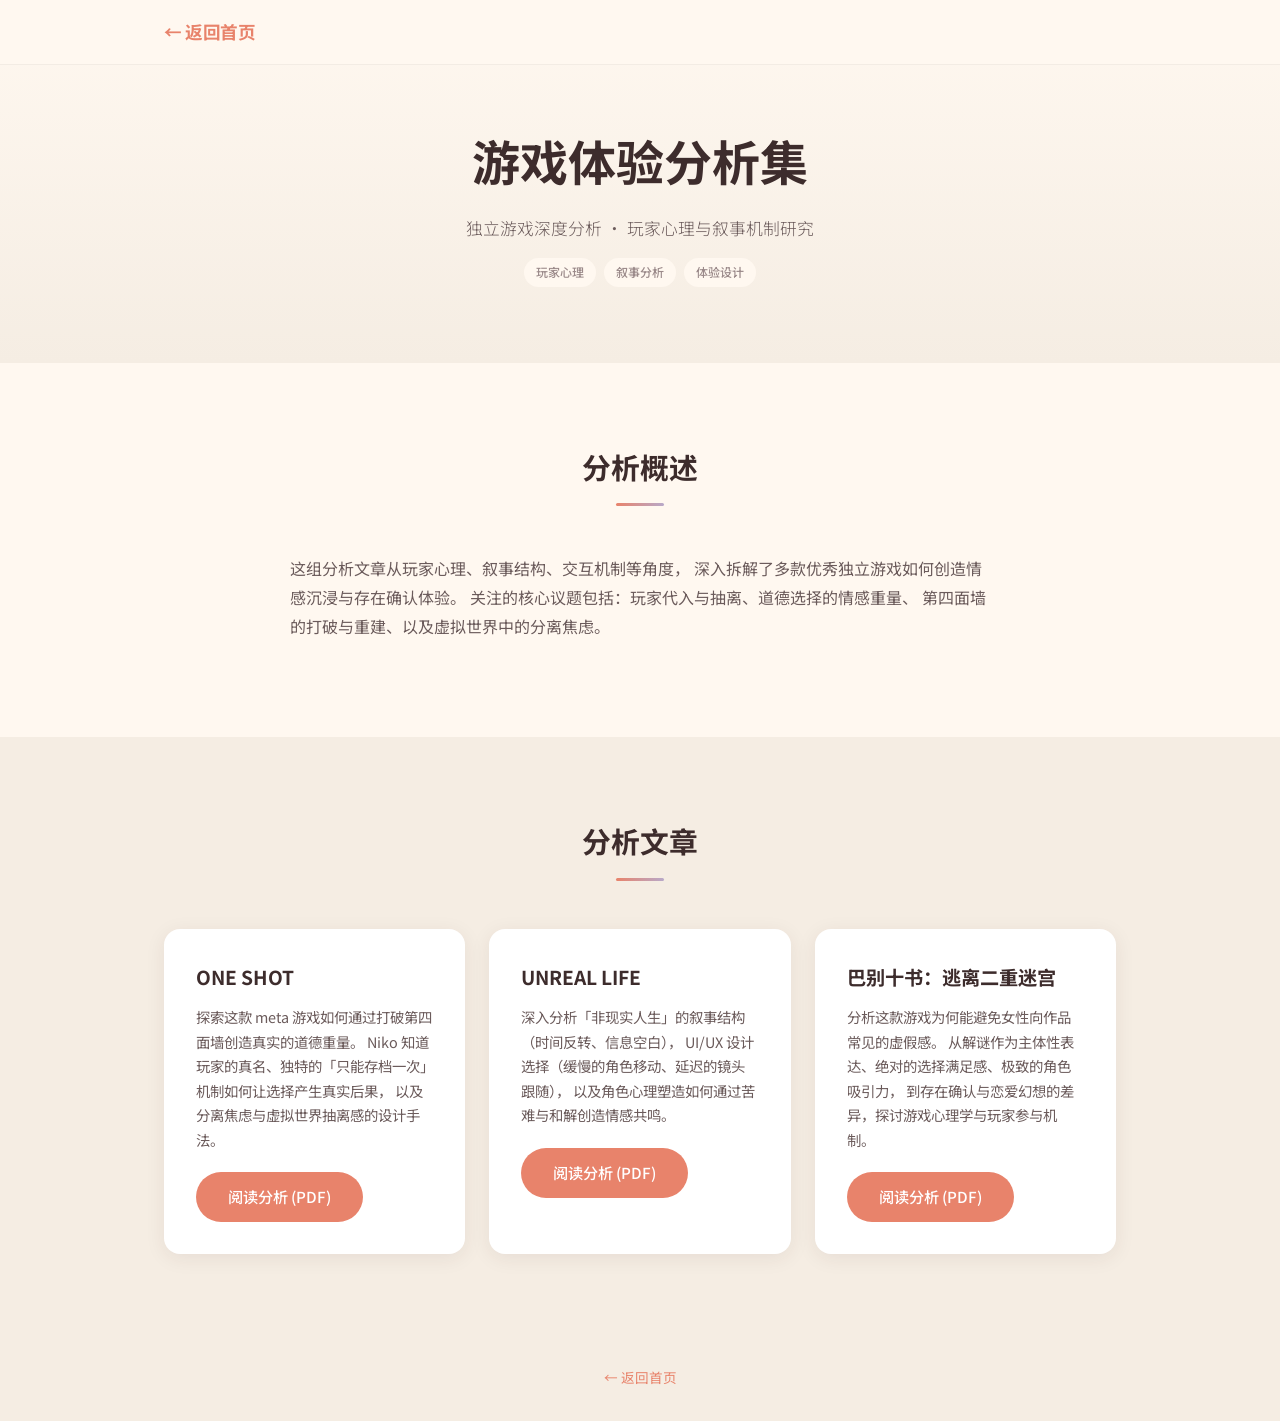
==== analysis.html @ 3d7d064d "添加详情页面：Been Seen、游戏分析、像素美术，含PDF和图片资源" ====
<!DOCTYPE html>
<html lang="zh-CN">
<head>
    <meta charset="UTF-8">
    <meta name="viewport" content="width=device-width, initial-scale=1.0">
    <title>游戏体验分析 | 蔡青芸作品集</title>
    <link rel="stylesheet" href="css/style.css">
    <link rel="preconnect" href="https://fonts.googleapis.com">
    <link rel="preconnect" href="https://fonts.gstatic.com" crossorigin>
    <link href="https://fonts.googleapis.com/css2?family=Noto+Sans+SC:wght@300;400;500;700&display=swap" rel="stylesheet">
</head>
<body>
    <nav class="navbar">
        <div class="nav-container">
            <a href="index.html" class="nav-logo">← 返回首页</a>
        </div>
    </nav>

    <section class="detail-hero">
        <div class="container">
            <div class="detail-header fade-in">
                <h1>游戏体验分析集</h1>
                <p class="detail-subtitle">独立游戏深度分析 · 玩家心理与叙事机制研究</p>
                <div class="card-tags" style="justify-content: center; margin-top: 16px;">
                    <span class="tag">玩家心理</span>
                    <span class="tag">叙事分析</span>
                    <span class="tag">体验设计</span>
                </div>
            </div>
        </div>
    </section>

    <section class="detail-section">
        <div class="container">
            <h2 class="section-title fade-in">分析概述</h2>
            <div class="detail-text fade-in">
                <p>
                    这组分析文章从玩家心理、叙事结构、交互机制等角度，
                    深入拆解了多款优秀独立游戏如何创造情感沉浸与存在确认体验。
                    关注的核心议题包括：玩家代入与抽离、道德选择的情感重量、
                    第四面墙的打破与重建、以及虚拟世界中的分离焦虑。
                </p>
            </div>
        </div>
    </section>

    <section class="detail-section alt-bg">
        <div class="container">
            <h2 class="section-title fade-in">分析文章</h2>
            <div class="analysis-grid fade-in">

                <div class="analysis-card">
                    <h3>ONE SHOT</h3>
                    <p>
                        探索这款 meta 游戏如何通过打破第四面墙创造真实的道德重量。
                        Niko 知道玩家的真名、独特的「只能存档一次」机制如何让选择产生真实后果，
                        以及分离焦虑与虚拟世界抽离感的设计手法。
                    </p>
                    <a href="assets/pdfs/ONE SHOT.pdf" target="_blank" class="btn btn-primary">阅读分析 (PDF)</a>
                </div>

                <div class="analysis-card">
                    <h3>UNREAL LIFE</h3>
                    <p>
                        深入分析「非现实人生」的叙事结构（时间反转、信息空白），
                        UI/UX 设计选择（缓慢的角色移动、延迟的镜头跟随），
                        以及角色心理塑造如何通过苦难与和解创造情感共鸣。
                    </p>
                    <a href="assets/pdfs/UNREAL LIFE.pdf" target="_blank" class="btn btn-primary">阅读分析 (PDF)</a>
                </div>

                <div class="analysis-card">
                    <h3>巴别十书：逃离二重迷宫</h3>
                    <p>
                        分析这款游戏为何能避免女性向作品常见的虚假感。
                        从解谜作为主体性表达、绝对的选择满足感、极致的角色吸引力，
                        到存在确认与恋爱幻想的差异，探讨游戏心理学与玩家参与机制。
                    </p>
                    <a href="assets/pdfs/巴别十书：逃离二重迷宫.pdf" target="_blank" class="btn btn-primary">阅读分析 (PDF)</a>
                </div>

            </div>
        </div>
    </section>

    <footer class="footer">
        <p><a href="index.html">← 返回首页</a></p>
    </footer>

    <script src="js/main.js"></script>
</body>
</html>
---- css/style.css ----
/* ========== 基础重置与变量 ========== */
*,
*::before,
*::after {
    margin: 0;
    padding: 0;
    box-sizing: border-box;
}

:root {
    --bg-primary: #FFF8F0;
    --bg-secondary: #F5EDE3;
    --text-primary: #3D2C2C;
    --text-secondary: #6B5B5B;
    --text-light: #9B8A8A;
    --accent-coral: #E8836B;
    --accent-lavender: #B8A9C9;
    --card-bg: #FFFFFF;
    --card-shadow: 0 4px 20px rgba(61, 44, 44, 0.08);
    --card-shadow-hover: 0 8px 32px rgba(61, 44, 44, 0.15);
    --radius: 16px;
    --radius-sm: 10px;
    --transition: 0.3s ease;
}

html {
    scroll-behavior: smooth;
    scroll-padding-top: 80px;
}

body {
    font-family: 'Noto Sans SC', -apple-system, BlinkMacSystemFont, 'Segoe UI', sans-serif;
    background-color: var(--bg-primary);
    color: var(--text-primary);
    line-height: 1.7;
    -webkit-font-smoothing: antialiased;
}

a {
    text-decoration: none;
    color: inherit;
}

.container {
    max-width: 1000px;
    margin: 0 auto;
    padding: 0 24px;
}

/* ========== 导航栏 ========== */
.navbar {
    position: fixed;
    top: 0;
    left: 0;
    right: 0;
    z-index: 100;
    background: rgba(255, 248, 240, 0.85);
    backdrop-filter: blur(12px);
    -webkit-backdrop-filter: blur(12px);
    border-bottom: 1px solid rgba(61, 44, 44, 0.06);
}

.nav-container {
    max-width: 1000px;
    margin: 0 auto;
    padding: 0 24px;
    height: 64px;
    display: flex;
    align-items: center;
    justify-content: space-between;
}

.nav-logo {
    font-weight: 700;
    font-size: 1.1rem;
    color: var(--accent-coral);
    letter-spacing: -0.5px;
}

.nav-links {
    list-style: none;
    display: flex;
    gap: 32px;
}

.nav-links a {
    font-size: 0.9rem;
    font-weight: 400;
    color: var(--text-secondary);
    transition: color var(--transition);
    position: relative;
}

.nav-links a::after {
    content: '';
    position: absolute;
    bottom: -4px;
    left: 0;
    width: 0;
    height: 2px;
    background: var(--accent-coral);
    border-radius: 1px;
    transition: width var(--transition);
}

.nav-links a:hover {
    color: var(--text-primary);
}

.nav-links a:hover::after {
    width: 100%;
}

/* ========== Hero ========== */
.hero {
    min-height: 100vh;
    display: flex;
    align-items: center;
    justify-content: center;
    text-align: center;
    padding: 120px 24px 80px;
    background: linear-gradient(180deg, var(--bg-primary) 0%, var(--bg-secondary) 100%);
}

.hero-greeting {
    font-size: 1.1rem;
    color: var(--accent-lavender);
    font-weight: 500;
    margin-bottom: 8px;
    letter-spacing: 2px;
}

.hero-name {
    font-size: clamp(2.5rem, 6vw, 4rem);
    font-weight: 700;
    color: var(--text-primary);
    margin-bottom: 16px;
    letter-spacing: -1px;
    line-height: 1.2;
}

.hero-tagline {
    font-size: 1.1rem;
    color: var(--text-secondary);
    max-width: 500px;
    margin: 0 auto 40px;
    font-weight: 300;
}

.hero-buttons {
    display: flex;
    gap: 16px;
    justify-content: center;
    flex-wrap: wrap;
}

/* ========== 按钮 ========== */
.btn {
    display: inline-block;
    padding: 12px 32px;
    border-radius: 50px;
    font-size: 0.95rem;
    font-weight: 500;
    transition: all var(--transition);
    cursor: pointer;
}

.btn-primary {
    background: var(--accent-coral);
    color: #fff;
}

.btn-primary:hover {
    background: #d6725c;
    transform: translateY(-2px);
    box-shadow: 0 6px 20px rgba(232, 131, 107, 0.3);
}

.btn-outline {
    border: 1.5px solid var(--accent-lavender);
    color: var(--text-secondary);
}

.btn-outline:hover {
    background: var(--accent-lavender);
    color: #fff;
    transform: translateY(-2px);
}

/* ========== 通用板块 ========== */
.section-title {
    font-size: 1.8rem;
    font-weight: 700;
    text-align: center;
    margin-bottom: 48px;
    color: var(--text-primary);
    position: relative;
}

.section-title::after {
    content: '';
    display: block;
    width: 48px;
    height: 3px;
    background: linear-gradient(90deg, var(--accent-coral), var(--accent-lavender));
    border-radius: 2px;
    margin: 12px auto 0;
}

/* ========== 关于我 ========== */
.about {
    padding: 100px 0;
    background: var(--bg-primary);
}

.about-text {
    max-width: 650px;
    margin: 0 auto 32px;
    text-align: center;
}

.about-text p {
    color: var(--text-secondary);
    margin-bottom: 16px;
    font-size: 1rem;
    line-height: 1.8;
}

.skills {
    display: flex;
    flex-wrap: wrap;
    justify-content: center;
    gap: 10px;
}

.skill-tag {
    padding: 8px 20px;
    background: var(--bg-secondary);
    color: var(--text-secondary);
    border-radius: 50px;
    font-size: 0.85rem;
    font-weight: 500;
    transition: all var(--transition);
}

.skill-tag:hover {
    background: var(--accent-lavender);
    color: #fff;
    transform: translateY(-2px);
}

/* ========== 作品展示 ========== */
.projects {
    padding: 100px 0;
    background: var(--bg-secondary);
}

.projects-grid {
    display: grid;
    grid-template-columns: repeat(auto-fill, minmax(300px, 1fr));
    gap: 28px;
}

.project-card {
    background: var(--card-bg);
    border-radius: var(--radius);
    overflow: hidden;
    box-shadow: var(--card-shadow);
    transition: all var(--transition);
}

.project-card:hover {
    transform: translateY(-6px);
    box-shadow: var(--card-shadow-hover);
}

.card-image {
    width: 100%;
    aspect-ratio: 16 / 10;
    overflow: hidden;
    background: linear-gradient(135deg, var(--bg-secondary), var(--accent-lavender));
}

.card-image img {
    width: 100%;
    height: 100%;
    object-fit: cover;
    transition: transform 0.4s ease;
}

.project-card:hover .card-image img {
    transform: scale(1.05);
}

.card-image-placeholder {
    width: 100%;
    height: 100%;
    display: flex;
    align-items: center;
    justify-content: center;
    color: var(--text-light);
    font-size: 0.9rem;
}

.card-content {
    padding: 24px;
}

.card-title {
    font-size: 1.15rem;
    font-weight: 700;
    margin-bottom: 10px;
    color: var(--text-primary);
}

.card-description {
    font-size: 0.9rem;
    color: var(--text-secondary);
    line-height: 1.7;
    margin-bottom: 16px;
}

.card-tags {
    display: flex;
    flex-wrap: wrap;
    gap: 8px;
    margin-bottom: 16px;
}

.tag {
    padding: 4px 12px;
    background: var(--bg-primary);
    color: var(--text-light);
    border-radius: 50px;
    font-size: 0.75rem;
    font-weight: 500;
}

.card-links {
    display: flex;
    gap: 16px;
}

.card-link {
    font-size: 0.9rem;
    color: var(--accent-coral);
    font-weight: 500;
    transition: color var(--transition);
}

.card-link:hover {
    color: #d6725c;
}

/* ========== 联系方式 ========== */
.contact {
    padding: 100px 0;
    background: var(--bg-primary);
    text-align: center;
}

.contact-text {
    color: var(--text-secondary);
    margin-bottom: 36px;
    font-size: 1rem;
}

.contact-links {
    display: flex;
    justify-content: center;
    gap: 24px;
    flex-wrap: wrap;
}

.contact-item {
    display: flex;
    align-items: center;
    gap: 10px;
    padding: 14px 28px;
    background: var(--card-bg);
    border-radius: var(--radius-sm);
    box-shadow: var(--card-shadow);
    transition: all var(--transition);
    font-size: 0.95rem;
    color: var(--text-secondary);
}

.contact-item:hover {
    transform: translateY(-3px);
    box-shadow: var(--card-shadow-hover);
    color: var(--accent-coral);
}

.contact-icon {
    font-size: 1.2rem;
}

/* ========== 页脚 ========== */
.footer {
    text-align: center;
    padding: 32px 24px;
    background: var(--bg-secondary);
    color: var(--text-light);
    font-size: 0.85rem;
}

/* ========== 详情页 ========== */
.detail-hero {
    padding: 120px 0 60px;
    background: linear-gradient(180deg, var(--bg-primary) 0%, var(--bg-secondary) 100%);
    text-align: center;
}

.detail-header h1 {
    font-size: clamp(2rem, 5vw, 3rem);
    font-weight: 700;
    color: var(--text-primary);
    margin-bottom: 12px;
}

.detail-subtitle {
    font-size: 1.05rem;
    color: var(--text-secondary);
    font-weight: 300;
}

.detail-section {
    padding: 80px 0;
}

.detail-section.alt-bg {
    background: var(--bg-secondary);
}

.detail-text {
    max-width: 700px;
    margin: 0 auto;
}

.detail-text p {
    color: var(--text-secondary);
    margin-bottom: 16px;
    line-height: 1.8;
}

.detail-gallery {
    display: grid;
    grid-template-columns: repeat(auto-fit, minmax(400px, 1fr));
    gap: 32px;
}

.gallery-item {
    background: var(--card-bg);
    border-radius: var(--radius);
    overflow: hidden;
    box-shadow: var(--card-shadow);
}

.gallery-item h3 {
    padding: 20px 20px 12px;
    font-size: 1rem;
    color: var(--text-primary);
}

.gallery-item img {
    width: 100%;
    display: block;
}

.gallery-caption {
    padding: 12px 20px 20px;
    font-size: 0.85rem;
    color: var(--text-light);
}

/* 分析卡片 */
.analysis-grid {
    display: grid;
    grid-template-columns: repeat(auto-fill, minmax(280px, 1fr));
    gap: 24px;
}

.analysis-card {
    background: var(--card-bg);
    border-radius: var(--radius);
    padding: 32px;
    box-shadow: var(--card-shadow);
    transition: all var(--transition);
}

.analysis-card:hover {
    transform: translateY(-4px);
    box-shadow: var(--card-shadow-hover);
}

.analysis-card h3 {
    font-size: 1.2rem;
    color: var(--text-primary);
    margin-bottom: 12px;
}

.analysis-card p {
    font-size: 0.9rem;
    color: var(--text-secondary);
    line-height: 1.7;
    margin-bottom: 20px;
}

/* 像素画网格 */
.pixel-grid {
    display: grid;
    grid-template-columns: repeat(auto-fill, minmax(160px, 1fr));
    gap: 20px;
}

.pixel-item {
    background: var(--card-bg);
    border-radius: var(--radius-sm);
    padding: 16px;
    text-align: center;
    box-shadow: var(--card-shadow);
    transition: all var(--transition);
}

.pixel-item:hover {
    transform: translateY(-4px);
    box-shadow: var(--card-shadow-hover);
}

.pixel-item img {
    width: 100%;
    image-rendering: pixelated;
    border-radius: 8px;
    margin-bottom: 10px;
}

.pixel-item p {
    font-size: 0.8rem;
    color: var(--text-light);
    font-weight: 500;
}

.footer a {
    color: var(--accent-coral);
    transition: color var(--transition);
}

.footer a:hover {
    color: #d6725c;
}

/* ========== 淡入动画 ========== */
.fade-in {
    opacity: 0;
    transform: translateY(24px);
    transition: opacity 0.6s ease, transform 0.6s ease;
}

.fade-in.visible {
    opacity: 1;
    transform: translateY(0);
}

/* ========== 响应式 ========== */
@media (max-width: 768px) {
    .nav-links {
        gap: 20px;
    }

    .hero {
        padding: 100px 20px 60px;
    }

    .hero-tagline {
        font-size: 1rem;
    }

    .projects-grid {
        grid-template-columns: 1fr;
    }

    .about,
    .projects,
    .contact {
        padding: 72px 0;
    }

    .section-title {
        font-size: 1.5rem;
        margin-bottom: 36px;
    }

    .contact-links {
        flex-direction: column;
        align-items: center;
    }

    .detail-gallery {
        grid-template-columns: 1fr;
    }

    .detail-section {
        padding: 56px 0;
    }

    .pixel-grid {
        grid-template-columns: repeat(auto-fill, minmax(120px, 1fr));
    }
}

@media (max-width: 480px) {
    .nav-links {
        gap: 16px;
        font-size: 0.85rem;
    }

    .hero-name {
        font-size: 2rem;
    }

    .hero-buttons {
        flex-direction: column;
        align-items: center;
    }

    .btn {
        width: 100%;
        max-width: 240px;
        text-align: center;
    }
}
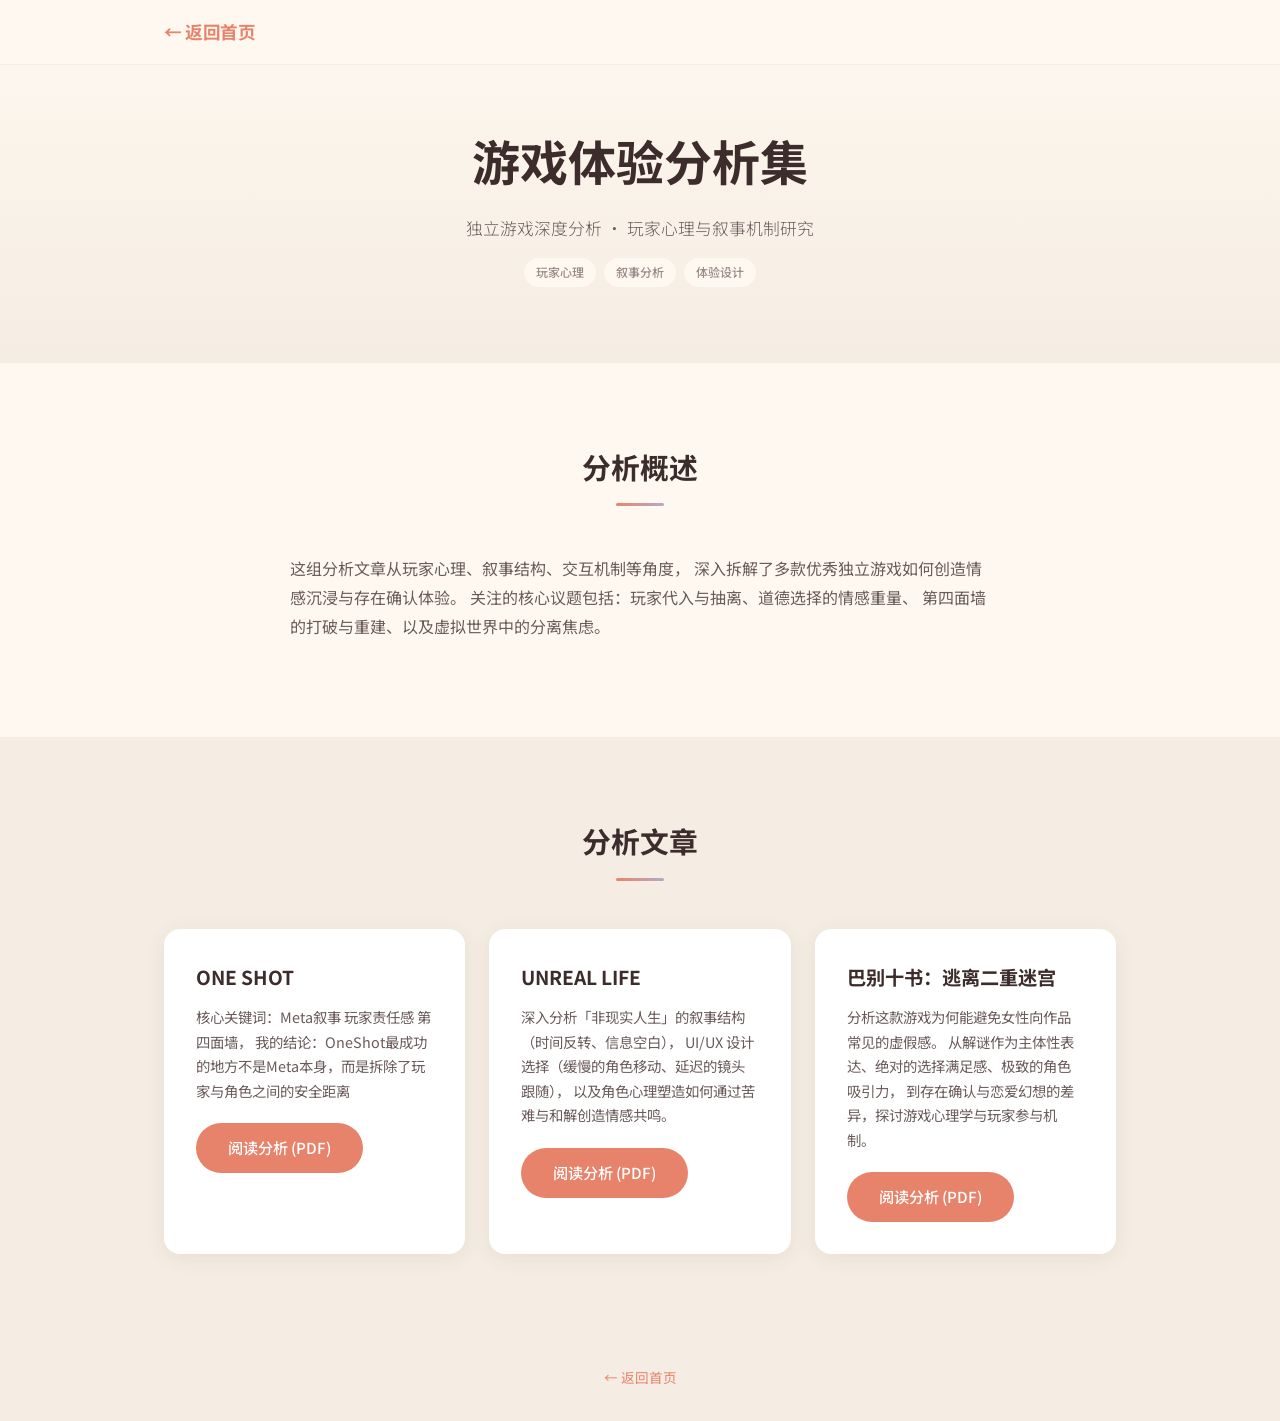
==== commit 6048bb61: "添加美术风格截图和项目反思板块" ====
--- a/analysis.html
+++ b/analysis.html
@@ -52,9 +52,10 @@
                 <div class="analysis-card">
                     <h3>ONE SHOT</h3>
                     <p>
-                        探索这款 meta 游戏如何通过打破第四面墙创造真实的道德重量。
-                        Niko 知道玩家的真名、独特的「只能存档一次」机制如何让选择产生真实后果，
-                        以及分离焦虑与虚拟世界抽离感的设计手法。
+                        核心关键词：Meta叙事 
+                        玩家责任感 
+                        第四面墙，
+                        我的结论：OneShot最成功的地方不是Meta本身，而是拆除了玩家与角色之间的安全距离
                     </p>
                     <a href="assets/pdfs/ONE SHOT.pdf" target="_blank" class="btn btn-primary">阅读分析 (PDF)</a>
                 </div>
